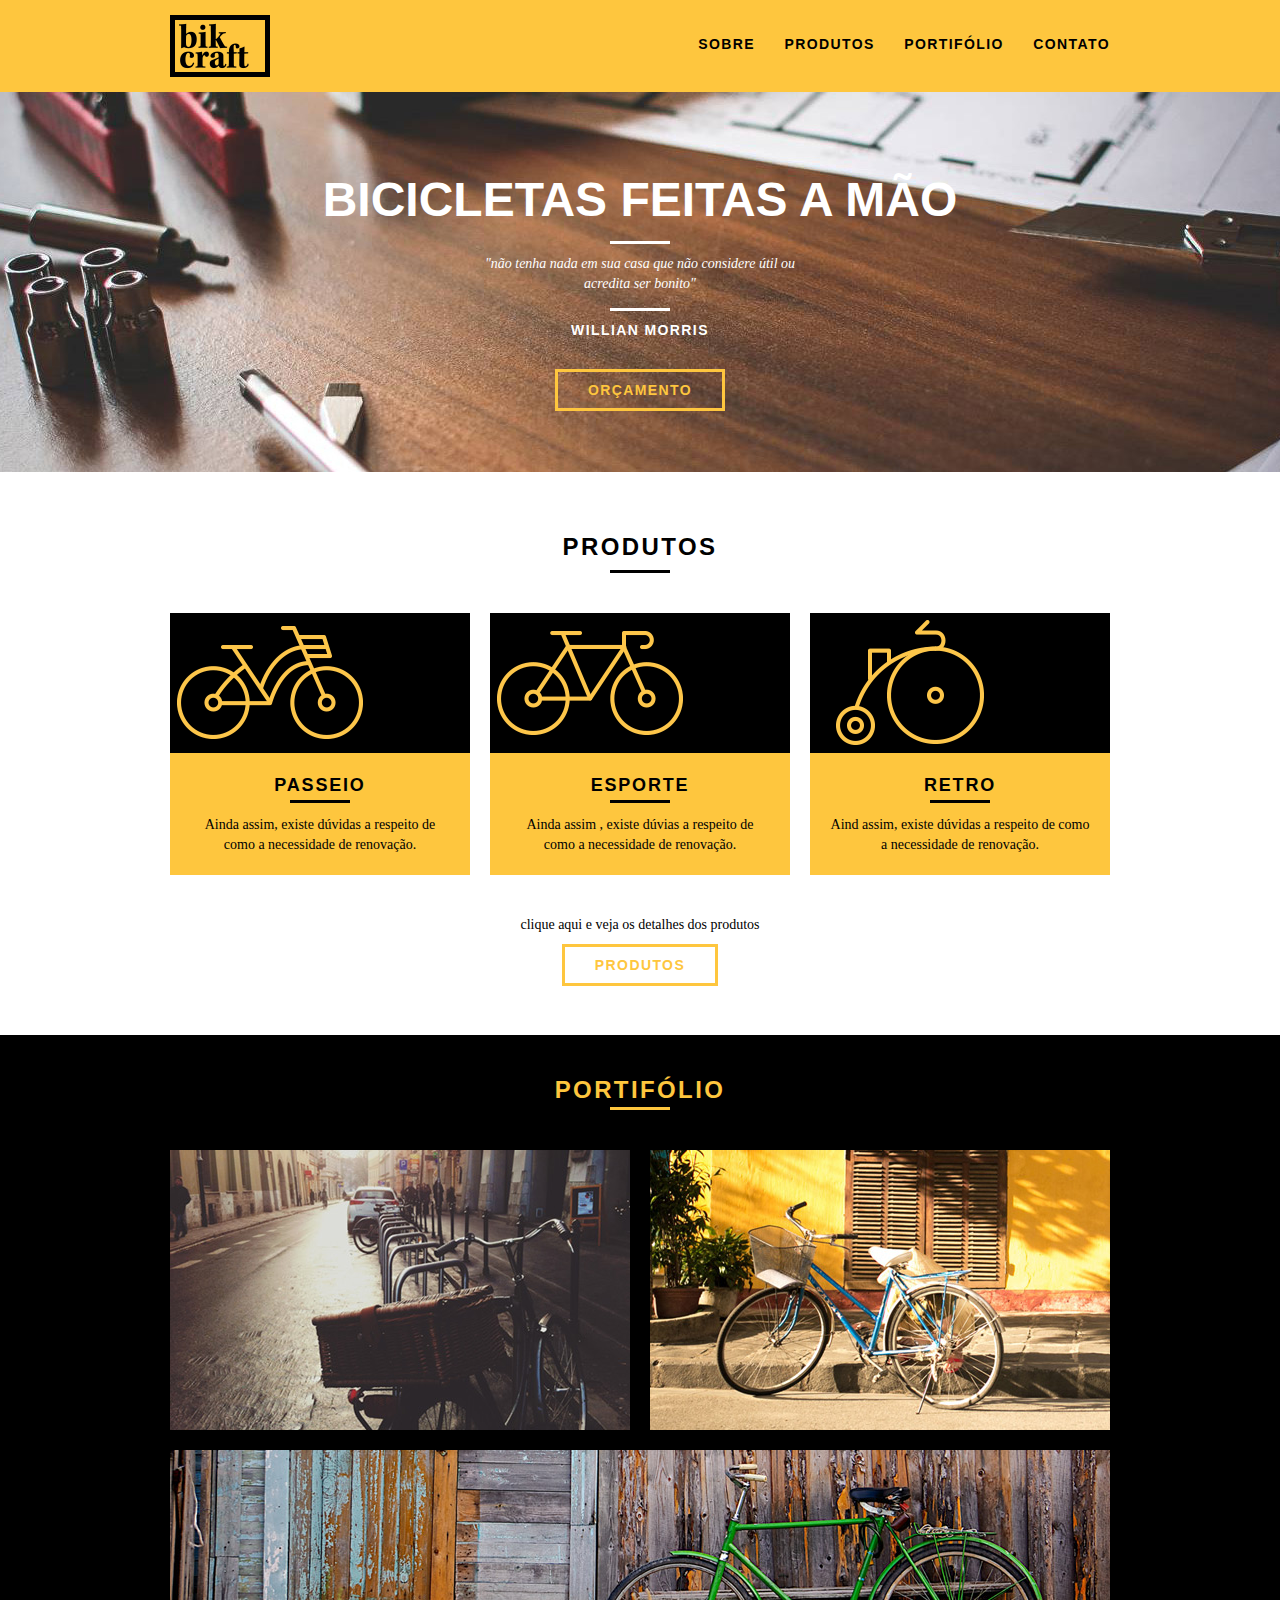
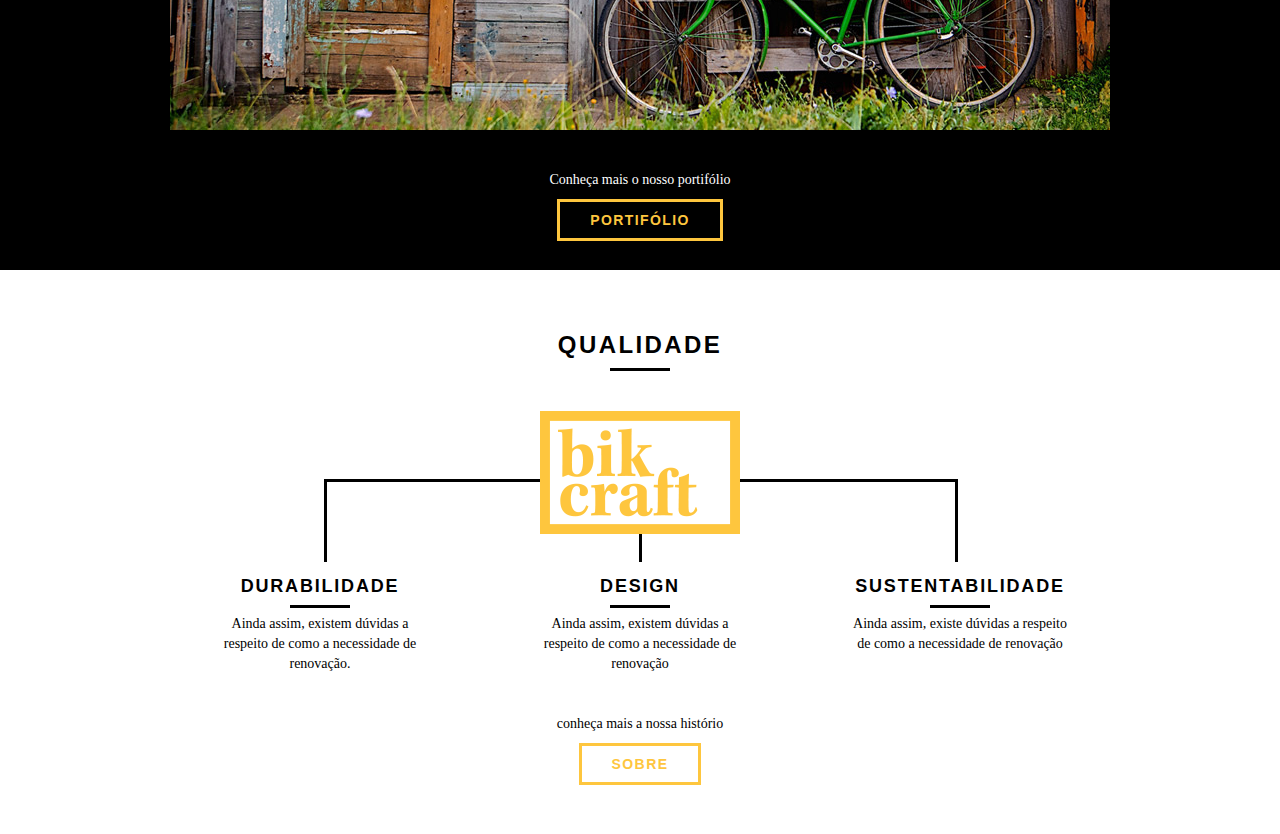
==== index.html @ f235b4e6 "Criação da Qualidade" ====
<!DOCTYPE html>
<html lang="pt-br">
    <head>
        <meta charset="UTF-8"/>
        <title>Bikcraft</title>
        <link rel="stylesheet" type="text/css" href="css/normalize.css"/>
        <link rel="stylesheet" type="text/css" href="css/reset.css"/>
        <link rel="stylesheet" type="text/css" href="css/grid.css"/>
        <link rel="stylesheet" type="text/css" href="css/style.css"/>
    </head>
    <body>
        <header class="header">
            <div class="container">
                <a href="index.html" class="grid-4">
                    <img src="img/bikcraft.png" alt="Bikecraft"/>
                </a>
                <nav class="grid-12 header_menu">
                    <ul>    
                        <li><a href="sobre.html">Sobre</a></li>
                        <li><a href="produtos.html">Produtos</a></li>
                        <li><a href="portifolio.html">Portifólio</a></li>
                        <li><a href="contato.html">Contato</a></li>
                    </ul>
                </nav>
            </div>
        </header>
        <section class="introducao">
            <div class="container">
                <h1>Bicicletas Feitas a Mão</h1>
                <blockquote class="quote-externo">
                    <p>"não tenha nada em sua casa que não considere útil ou acredita ser bonito"</p>
                    <cite>WILLIAN MORRIS</cite>
                </blockquote>
                <a href="produtos.html" class="btn">Orçamento</a>
            </div>
        </section>
        <section class="produtos container">
            <h2 class="subtitulo">Produtos</h2>
            <ul class="produtos_lista">
                <li class="grid-1-3">
                    <div class="produtos_icone">
                            <img src="img/produtos/passeio.png" alt="Bikcraft passeio"/>
                    </div>
                    <h3>Passeio</h3>
                    <p>Ainda assim, existe dúvidas a respeito de como a necessidade de renovação.</p>
                </li>
                <li class="grid-1-3">
                    <div class="produtos_icone">
                        <img src="img/produtos/esporte.png"/>
                    </div>
                    <h3>Esporte</h3>
                    <p>Ainda assim , existe dúvias a respeito de como a necessidade de renovação.</p>
                </li>
                <li class="grid-1-3">
                    <div class="produtos_icone">
                        <img src="img/produtos/retro.png"/>
                    </div>
                    <h3>Retro</h3>
                    <p>Aind assim, existe dúvidas a respeito de como a necessidade de renovação.</p>
                </li>
            </ul>
            <div class="call">
                <p>clique aqui e veja os detalhes dos produtos</p>
                <a href="produtos.html" class="btn btn-preto">Produtos</a>
            </div>
        </section>
        <section class="portifolio">
            <div class="container">
                <h2 class="subtitulo">Portifólio</h2 >
                <ul class="portifolio_lista">
                    <li class="grid-8"><img src="img/portfolio/retro.jpg" alt="Bicicleta Retro"/></li>
                    <li class="grid-8"><img src="img/portfolio/passeio.jpg" alt="Bicicleta Passeio"/></li>
                    <li class="grid-16"><img src="img/portfolio/esporte.jpg" alt="Bicicleta Esporte"/></li>
                </ul>
            </div>
            <div class="call">
                <p>Conheça mais o nosso portifólio</p>
                <a herf="portifolio.html" class="btn">Portifólio</a>
            </div>
        </section>
        <section class="qualidade container">
            <h2 class="subtitulo">Qualidade</h2>
            <img src="img/bikcraft-qualidade.png" alt="Bikcraft"/>
            <ul class="qualidade_lista">
                <li class="grid-1-3">
                    <h3>Durabilidade</h3>
                    <p>Ainda assim, existem dúvidas a respeito de como a necessidade de renovação.</p>
                </li>
                <li class="grid-1-3">
                    <h3>Design</h3>
                    <p>Ainda assim, existem dúvidas a respeito de como a necessidade de renovação</p>
                </li>
                <li class="grid-1-3">
                    <h3>Sustentabilidade</h3>
                    <p>Ainda assim, existe dúvidas a respeito de como a necessidade de renovação</p>
                </li>
            </ul>
            <div class="call">
                <p>conheça mais a nossa histório</p>
                <a href="sobre.html" class="btn  btn-preto">Sobre</a>
            </div>
        </section>
    </body>
</html>
---- css/grid.css ----
*, *:before, *:after{
    -webkit-box-sizing: border-box;
    -moz-box-sizing:  border-box;
    box-sizing: border-box;
}
.container{
    width: 960px;
    margin: 0 auto;
    padding: 0px;
    position: relative;
}
.container:after, .container::before{
    content: " ";
    display: table;
}
.container:after{
    clear: both;
}
.grid-1, .grid-2, .grid-3, .grid-4, .grid-5, .grid-6, .grid-7, .grid-8, .grid-9, .grid-10, 
.grid-11, .grid-12, .grid-13, .grid-14, .grid-15, .grid-16, .grid-1-3{
    float: left;
    margin-left: 10px;
    margin-right: 10px;
}
.grid-1{width: 40px;}
.grid-2{width: 100px;}
.grid-3{width: 160px;}
.grid-4{width: 220px;}
.grid-5{width: 280px;}
.grid-6{width: 340px;}
.grid-7{width: 400px;}
.grid-8{width: 460px;}
.grid-9{width: 520px;}
.grid-10{width: 580px;}
.grid-11{width: 640px;}
.grid-12{width: 700px;}
.grid-13{width: 760px;}
.grid-14{width: 820px;}
.grid-15{width: 880px;}
.grid-16{width: 940px;}
.grid-1-3{width: 300px;}
---- css/style.css ----
/*Gerais*/
body{
    font-family: Arial, Helvetica, Sans-serif;
}
p{
    font-family: Georgia, "Times New Roman", serif;
    font-size: 14px;
    line-height: 20px;
}
img{
    display: block;
}
.btn{
    border: 3px solid;
    color: #fec63e;
    padding: 10px 30px;
    font-size: 14px;
    line-height: 20px;
    text-transform: uppercase;
    letter-spacing: .1em;
    font-weight: bold;
}
.btn:hover{
    color: white;
    border-color: white;
}
.btn.btn-preto:hover{
    color: black;
    border-color: black;
}
.subtitulo{
    font-size: 24px;
    line-height: 30px;
    font-weight: bold;
    letter-spacing: .1em;
    color: black;
    text-transform: uppercase;
    text-align: center;
    margin-bottom: 40px;
}
.subtitulo::after{
    content: "";
    display: block;
    width: 60px;
    height: 3px;
    background: black;
    margin: 8px auto;
}

/*Introdução*/
.header{
    position: fixed;
    top:0;
    width: 100%;
    background: #fec63e;
    padding:15px 0;
    z-index: 10;
}
.header_menu{
    text-align: right;
    margin-top: 20px;
}
.header_menu ul li{
    display: inline-block;
    margin-left: 25px;
}
.header_menu ul li a{
    color: black;
    font-weight: bold;
    text-transform: uppercase;
    letter-spacing: .1em;
    font-size: 14px;
    padding: 10px 0;
}
.header_menu ul li a:hover{
    color: white;
}
.introducao{
    width: 100%;
    background: url("../img/bg.jpg") no-repeat center;
    background-size: cover;
    margin-top: 92px;
    height: 380px;
    text-align: center;
    padding-top: 80px;
}
.introducao h1{
    font-size: 48px;
    color: white;
    font-weight: bold;
    text-transform: uppercase;
}
.quote-externo{
    max-width: 320px;
    margin: 0 auto;
    margin-bottom: 40px;
    color: white;
}
.quote-externo p{
    font-style: italic;
}
.quote-externo p::before, .quote-externo p::after{
    content: "";
    display: block;
    width: 60px;
    height: 3px;
    background: white;
    margin: 14px auto 10px auto;
}
.quote-externo cite{
    font-style: normal;
    font-weight: bold;
    font-size: 14px;
    letter-spacing: .1em;
}
/*Produtos*/
.produtos{
    padding:60px 0;
}
.produtos_lista li{
    background: #fec63e;
    text-align: center;
}

.produtos_icone{
    background: black; 
}

.produtos_lista li h3{
    font-weight: bold;
    font-size: 18px;
    line-height: 25px;
    text-transform: uppercase;
    letter-spacing: .1em;
    margin-top: 20px;
}
.produtos li h3::after{
    content: "";
    display: block;
    width: 60px;
    height: 3px;
    background: black;
    margin: 2px auto;
}
.produtos li p{
    padding: 10px 20px 20px 20px;
}
.call{
    text-align : center;
    padding-top: 40px;
    clear: both;
}
.call p{
    margin-bottom:20px;
}
/*Protifólio*/
.portifolio{
    width: 100%;
    background: black;
    padding: 40px 0; 
}
.portifolio .subtitulo{
    color:#fec63e;
}
.portifolio .subtitulo::after{
    content: "";
    display: block;
    width: 60px;
    height: 3px;
    background: #fec63e;
    margin: 2px auto;
}
.portifolio_lista li:last-child{
    margin-top: 20px;
}
.portifolio p{
    color: white;
}
/*Qualidade*/
.qualidade{
    padding: 60px 0;
}
.qualidade::after{
    content: "";
    width: 634px;
    height: 83px;
    display: block;
    background: url("../img/linhas.png") no-repeat center;
    position: absolute;
    top: 209px;
    right:162px;
    z-index: -1;
}
.qualidade_lista{
    padding-top:20px;
}
.qualidade img{
    margin: 0 auto;
}
.qualidade_lista li{
    text-align:center;
    padding: 0 40px;
}
.qualidade_lista li h3{
    font-weight: bold;
    font-size: 18px;
    line-height: 25px;
    text-transform: uppercase;
    letter-spacing: .1em;
    margin-top: 20px;
}
.qualidade_lista li h3::after{
    content: "";
    display: block;
    width:60px;
    height: 3px;
    background: black;
    margin: 6px auto;
}
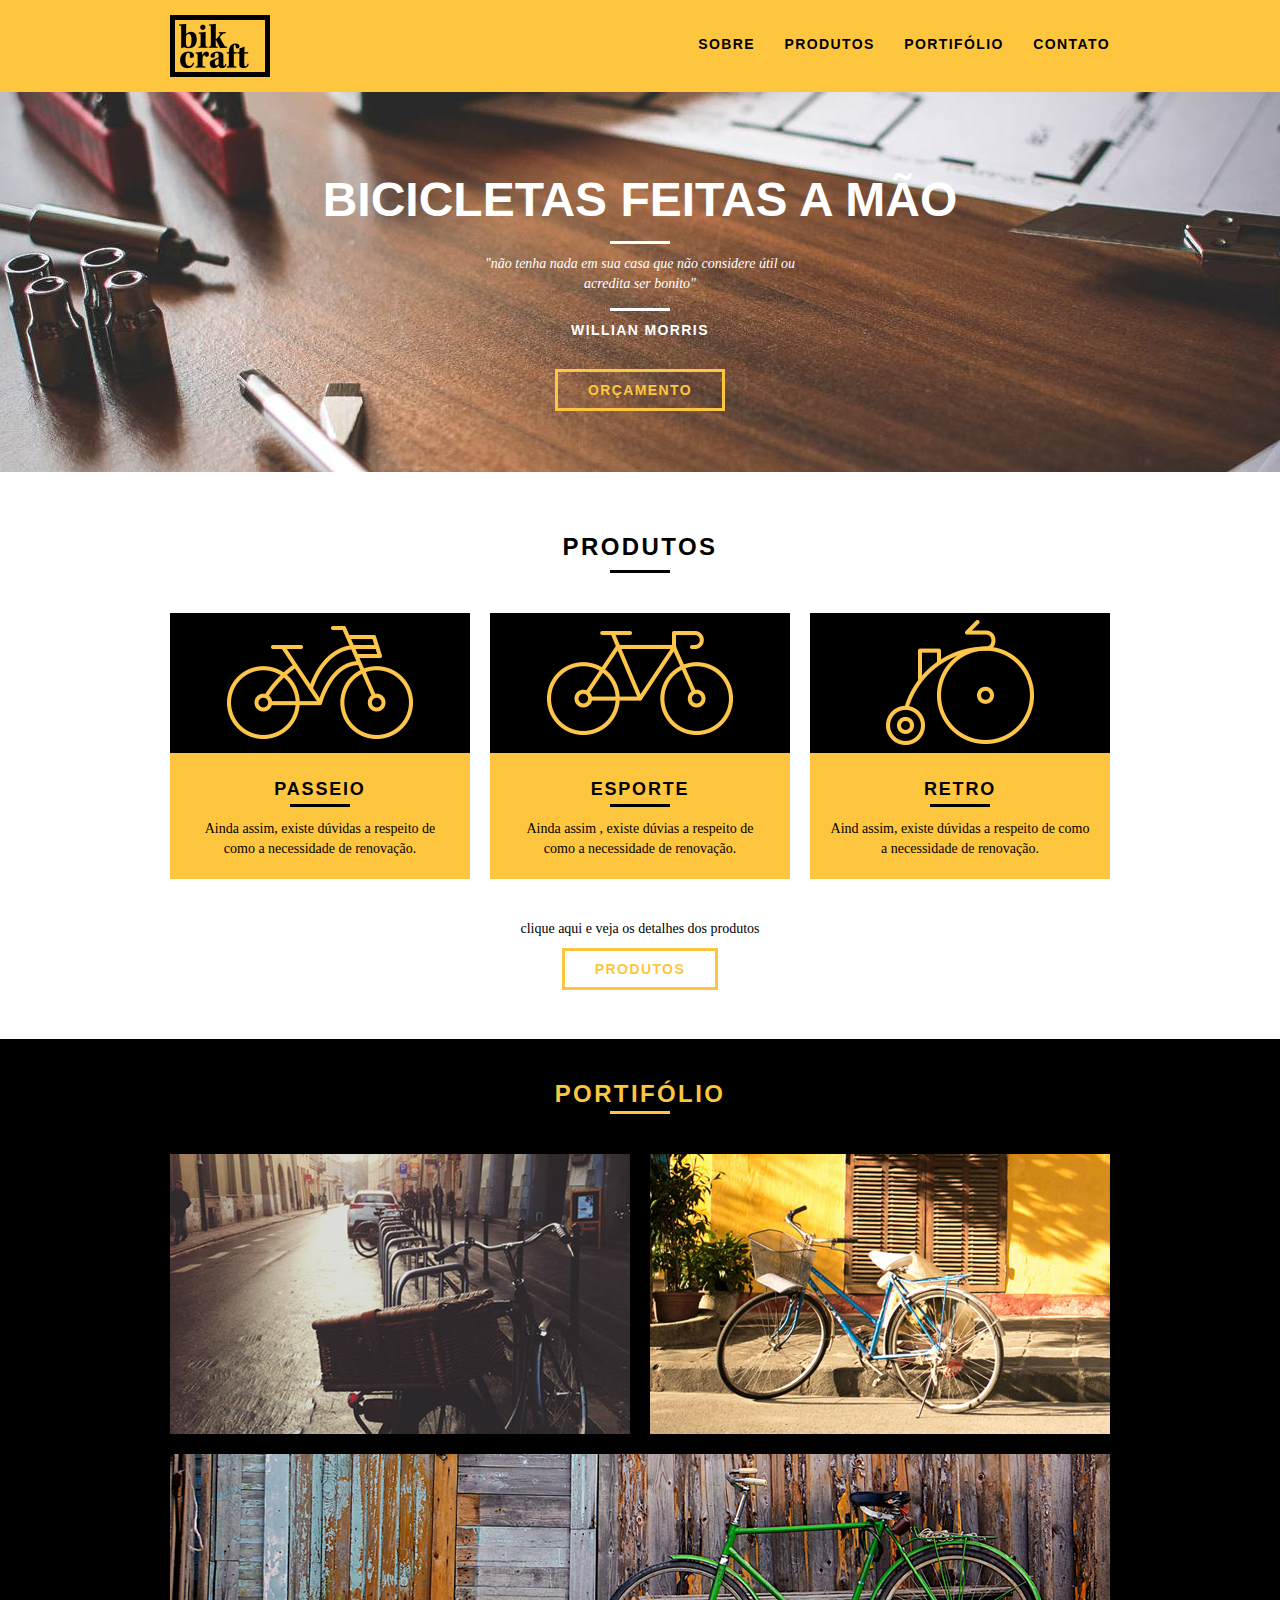
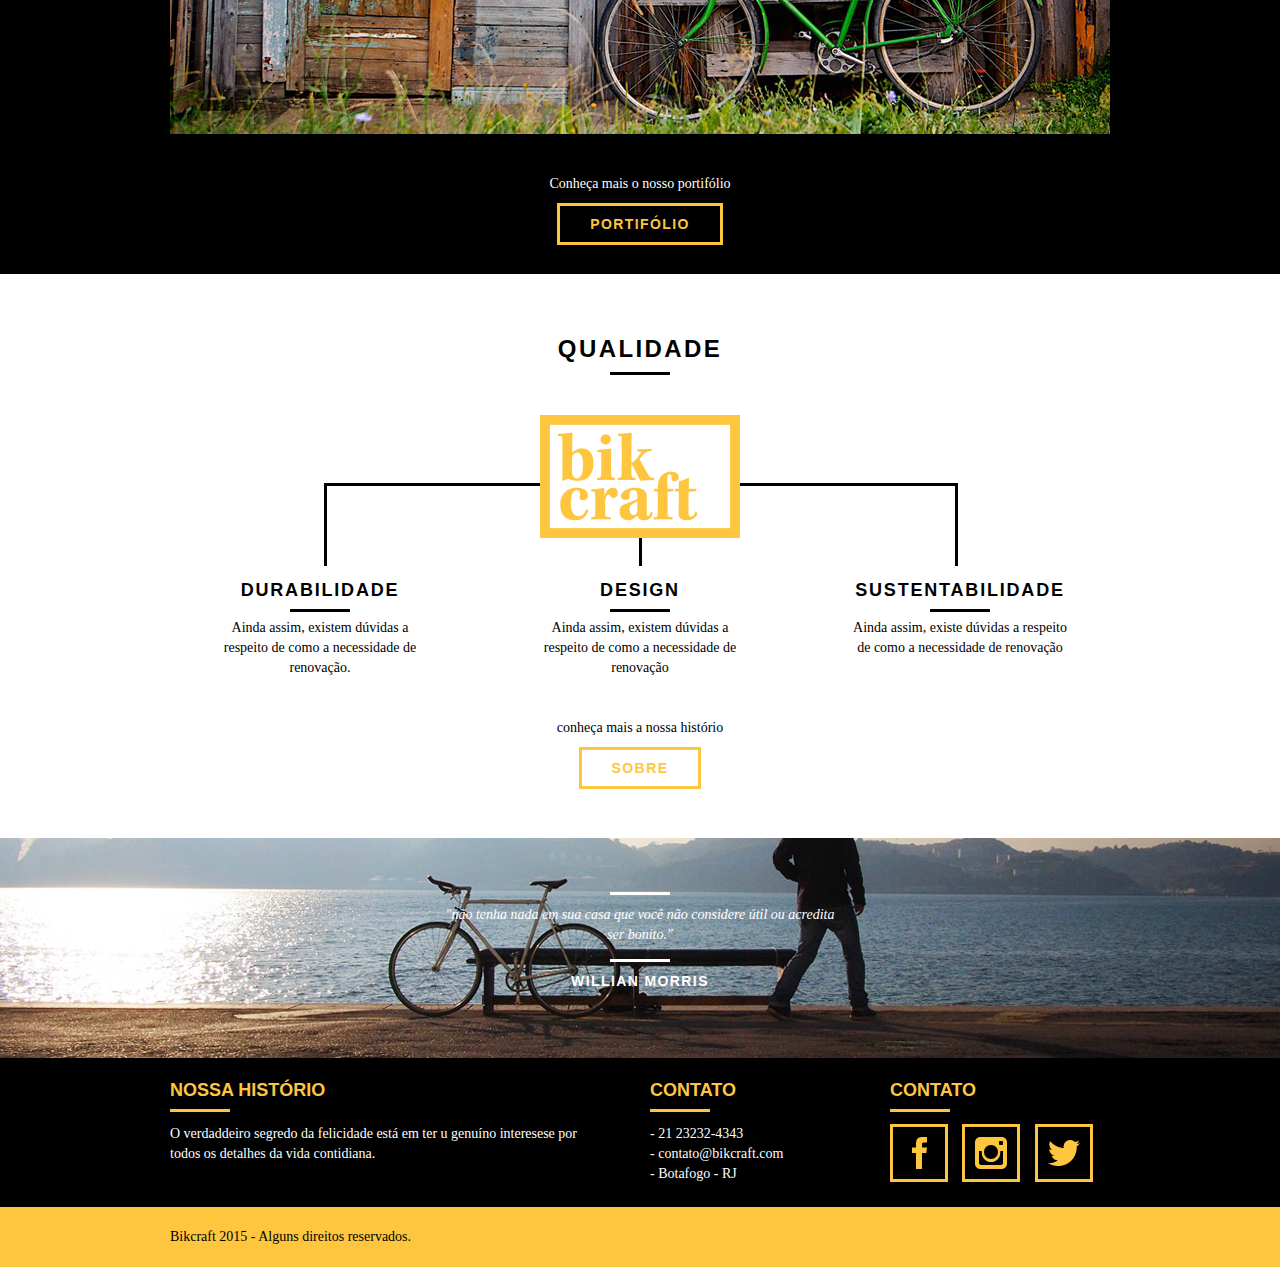
==== commit 4487f7b1: "Criação do Contato e correção Produtos" ====
--- a/index.html
+++ b/index.html
@@ -100,5 +100,43 @@
                 <a href="sobre.html" class="btn  btn-preto">Sobre</a>
             </div>
         </section>
+        <section class="quebra">
+            <blockquote class="quote-externo container">
+                <p>"não tenha nada em sua casa que você  não considere útil ou acredita ser bonito."</p>
+                <cite>WILLIAN MORRIS</cite>
+            </blockquote>
+        </section>
+        <footer>
+            <div class="footer">
+                <div class="container">
+                    <div class="grid-8 footer_historia">
+                        <h3>Nossa histório</h3>
+                        <p>O verdaddeiro segredo da felicidade está em ter u genuíno interesese por todos os 
+                            detalhes da vida contidiana.</p>
+                    </div>
+                    <div class="grid-4 footer_contato">
+                        <h3>Contato</h3>
+                        <ul>
+                            <li>- 21 23232-4343</li>
+                            <li>- contato@bikcraft.com</li>
+                            <li>- Botafogo - RJ</li>
+                        </ul>
+                    </div>
+                    <div class="grid-4 footer_redes">
+                        <h3>Contato</h3>
+                        <ul>
+                            <li><a href="http://facebook.com" target="_blank"><img src="img/redes-sociais/facebook.png"/></a></li>
+                            <li><a href="http://instagram.com" target="_blank"><img src="img/redes-sociais/instagram.png"/></a></li>
+                            <li><a href="http://twitter.com" target="_blank"><img src="img/redes-sociais/twitter.png    "/></a></li>
+                        </ul>
+                    </div>
+                </div>
+            </div>  
+            <div class="copy">
+                <div class="container">
+                    <p class="grid-16">Bikcraft 2015 - Alguns direitos reservados.</p>
+                </div>
+            </div>
+        </footer>
     </body>
 </html>--- a/css/style.css
+++ b/css/style.css
@@ -123,7 +123,10 @@
 }
 
 .produtos_icone{
-    background: black; 
+    background: black;
+    display: inline-block;
+    padding-left: 50px; 
+    width: 100%
 }
 
 .produtos_lista li h3{
@@ -216,4 +219,63 @@
     height: 3px;
     background: black;
     margin: 6px auto;
+}
+.quebra{
+    width:100%;
+    height: 220px;
+    background: url("../img/bg-footer.jpg") no-repeat center;
+    background-size: cover;
+    text-align: center;
+    padding-top: 40px;
+}
+.quebra .quote-externo{
+    max-width: 400px;
+}
+/*footer*/
+.footer{
+    width:100%;
+    background: black;
+    color: white;
+    padding: 20px 0; 
+}
+.footer h3{
+    font-size: 18px;
+    line-height: 25px;
+    color: #fec63e;
+    text-transform: uppercase;
+    font-weight: bold;
+}
+.footer h3::after{
+    content:"";
+    display: block;
+    width: 60px;
+    height: 3px;
+    background: #fec63e;
+    margin: 6px 0 12px 0;
+}
+.footer_historia{
+    padding-right: 40px; 
+}
+.footer_contato ul li{
+    font-size: 14px;
+    line-height: 20px;
+    font-family: Georgia, "Times New Roman", serif;
+
+}
+.footer_redes ul li{
+    display: inline-block;
+    margin-right:10px;
+}
+.footer_redes ul li a{
+    border: 3px solid #fec63e;
+    display: block;
+    padding: 10px;
+}
+.footer_redes ul li a:hover{
+    border-color: white;
+}
+.copy{
+    width: 100%;
+    background: #fec63e;
+    padding: 20px 0;
 }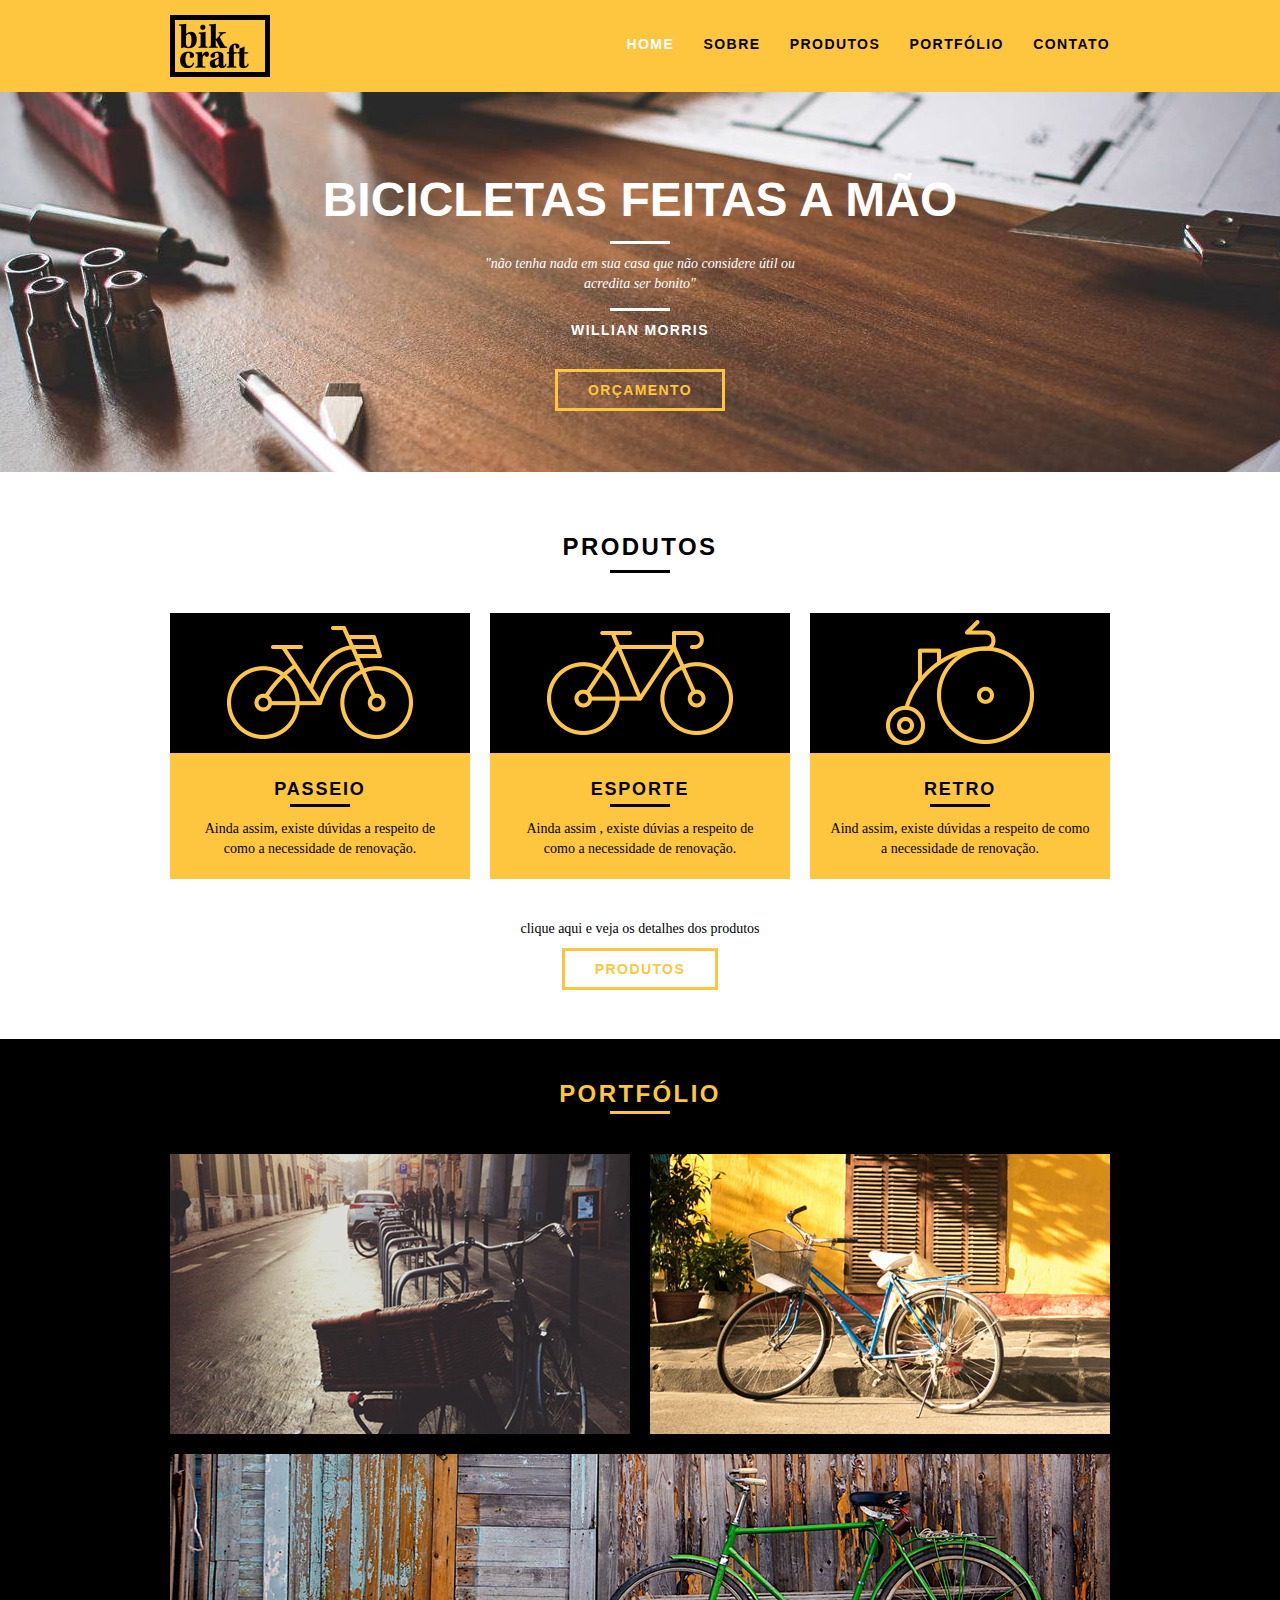
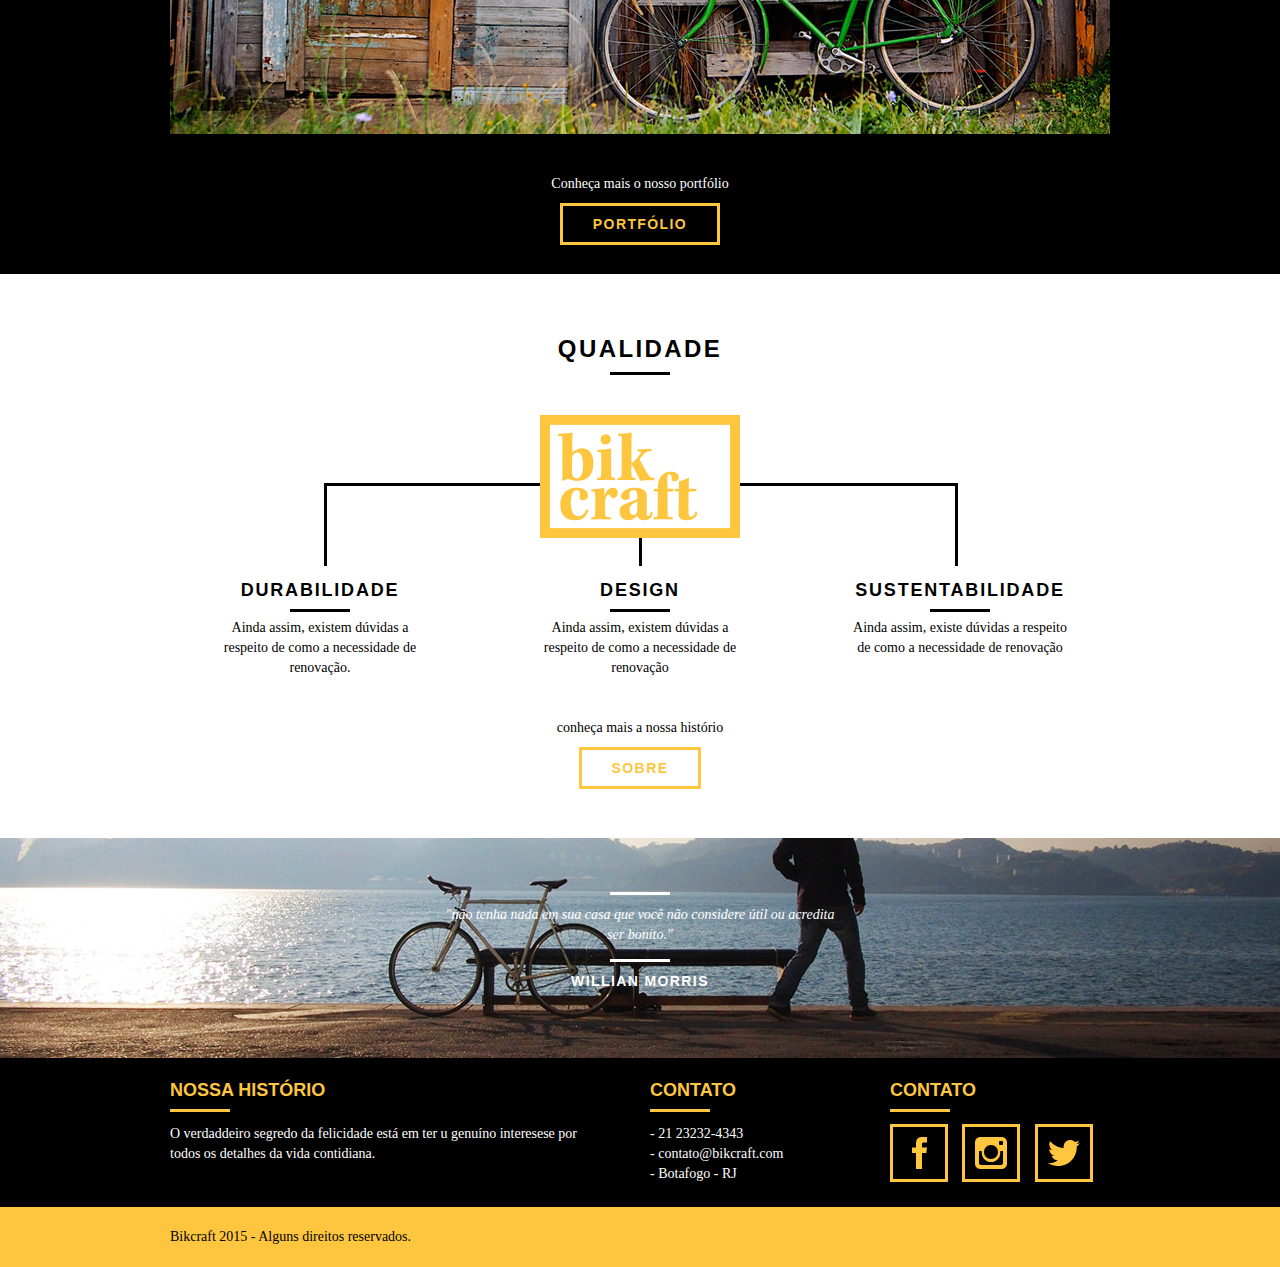
==== commit 948cfd7a: "Criação da página portfolio" ====
--- a/index.html
+++ b/index.html
@@ -16,9 +16,10 @@
                 </a>
                 <nav class="grid-12 header_menu">
                     <ul>    
+                        <li><a href="index.html" class="menu_ativo">Home</a></li>   
                         <li><a href="sobre.html">Sobre</a></li>
                         <li><a href="produtos.html">Produtos</a></li>
-                        <li><a href="portifolio.html">Portifólio</a></li>
+                        <li><a href="portfolio.html">Portfólio</a></li>
                         <li><a href="contato.html">Contato</a></li>
                     </ul>
                 </nav>
@@ -66,7 +67,7 @@
         </section>
         <section class="portifolio">
             <div class="container">
-                <h2 class="subtitulo">Portifólio</h2 >
+                <h2 class="subtitulo">Portfólio</h2 >
                 <ul class="portifolio_lista">
                     <li class="grid-8"><img src="img/portfolio/retro.jpg" alt="Bicicleta Retro"/></li>
                     <li class="grid-8"><img src="img/portfolio/passeio.jpg" alt="Bicicleta Passeio"/></li>
@@ -74,8 +75,8 @@
                 </ul>
             </div>
             <div class="call">
-                <p>Conheça mais o nosso portifólio</p>
-                <a herf="portifolio.html" class="btn">Portifólio</a>
+                <p>Conheça mais o nosso portfólio</p>
+                <a href="portfolio.html" class="btn">Portfólio</a>
             </div>
         </section>
         <section class="qualidade container">
--- a/css/style.css
+++ b/css/style.css
@@ -46,8 +46,24 @@
     background: black;
     margin: 8px auto;
 }
-
-/*Introdução*/
+.subtitulo-interno{
+    font-size: 24px;
+    line-height: 30px;
+    font-weight: bold;
+    letter-spacing: .1em;
+    color: black;
+    text-transform: uppercase;
+    margin-bottom: 20px;
+}
+.subtitulo-interno:after{
+    content: "";
+    display: block;
+    width: 60px;
+    height: 3px;
+    background: black;
+    margin: 8px 0; 
+}
+/*header*/
 .header{
     position: fixed;
     top:0;
@@ -75,6 +91,10 @@
 .header_menu ul li a:hover{
     color: white;
 }
+.header_menu ul li a.menu_ativo{
+    color: white;
+}
+/*Introdução*/
 .introducao{
     width: 100%;
     background: url("../img/bg.jpg") no-repeat center;
@@ -112,6 +132,30 @@
     font-weight: bold;
     font-size: 14px;
     letter-spacing: .1em;
+}
+/*Introdução Interna*/
+.introducao-interna{
+    width: 100%;
+    margin-top: 92px;
+    height: 160px; 
+    text-align: center;
+    color: white;
+    padding-top: 30px;
+}
+.introducao-interna h1{
+    font-size: 36px;
+    color: white;
+    font-weight: bold;
+    text-transform: uppercase;
+    text-align: center;
+}
+.introducao-interna h1::after{
+    content: "";
+    display: block;
+    width: 60px;
+    height: 3px;
+    background: white;
+    margin: 6px auto 10px auto;
 }
 /*Produtos*/
 .produtos{
@@ -196,6 +240,7 @@
 }
 .qualidade_lista{
     padding-top:20px;
+    overflow: auto; /**/
 }
 .qualidade img{
     margin: 0 auto;
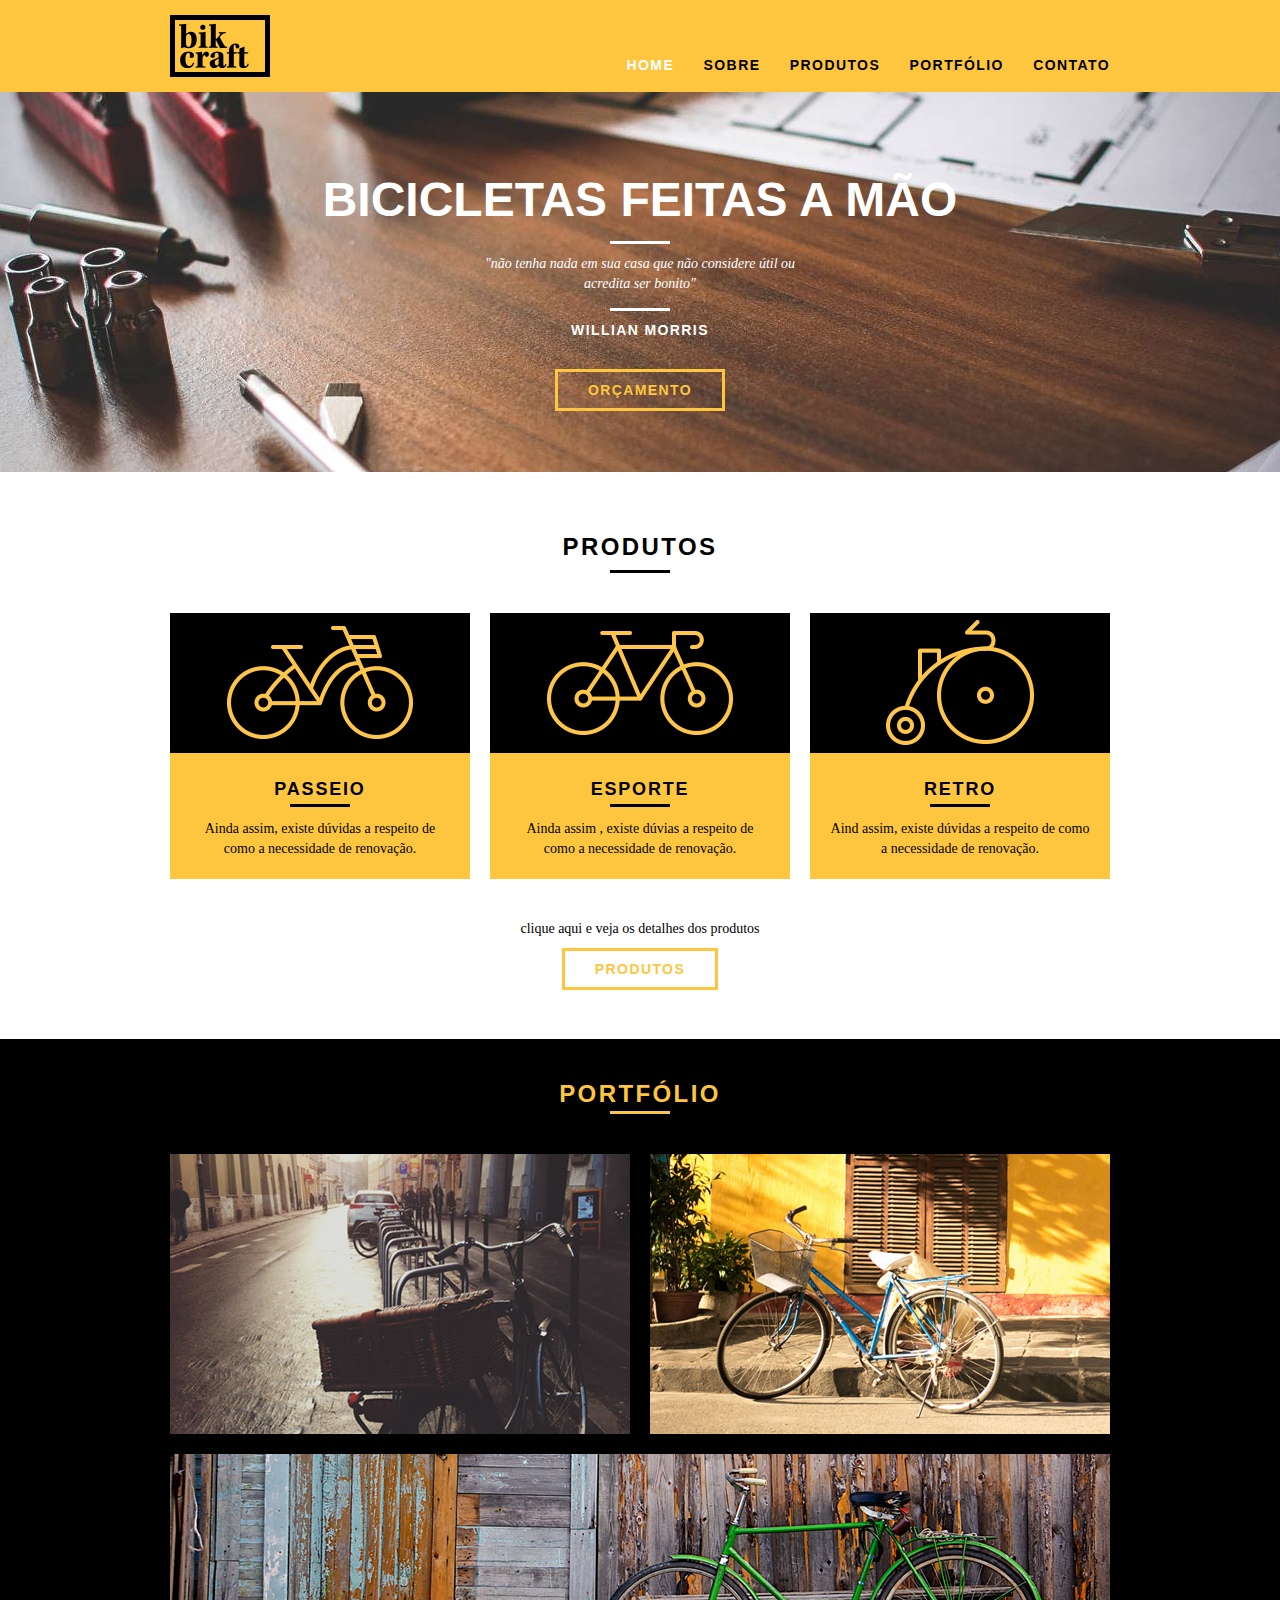
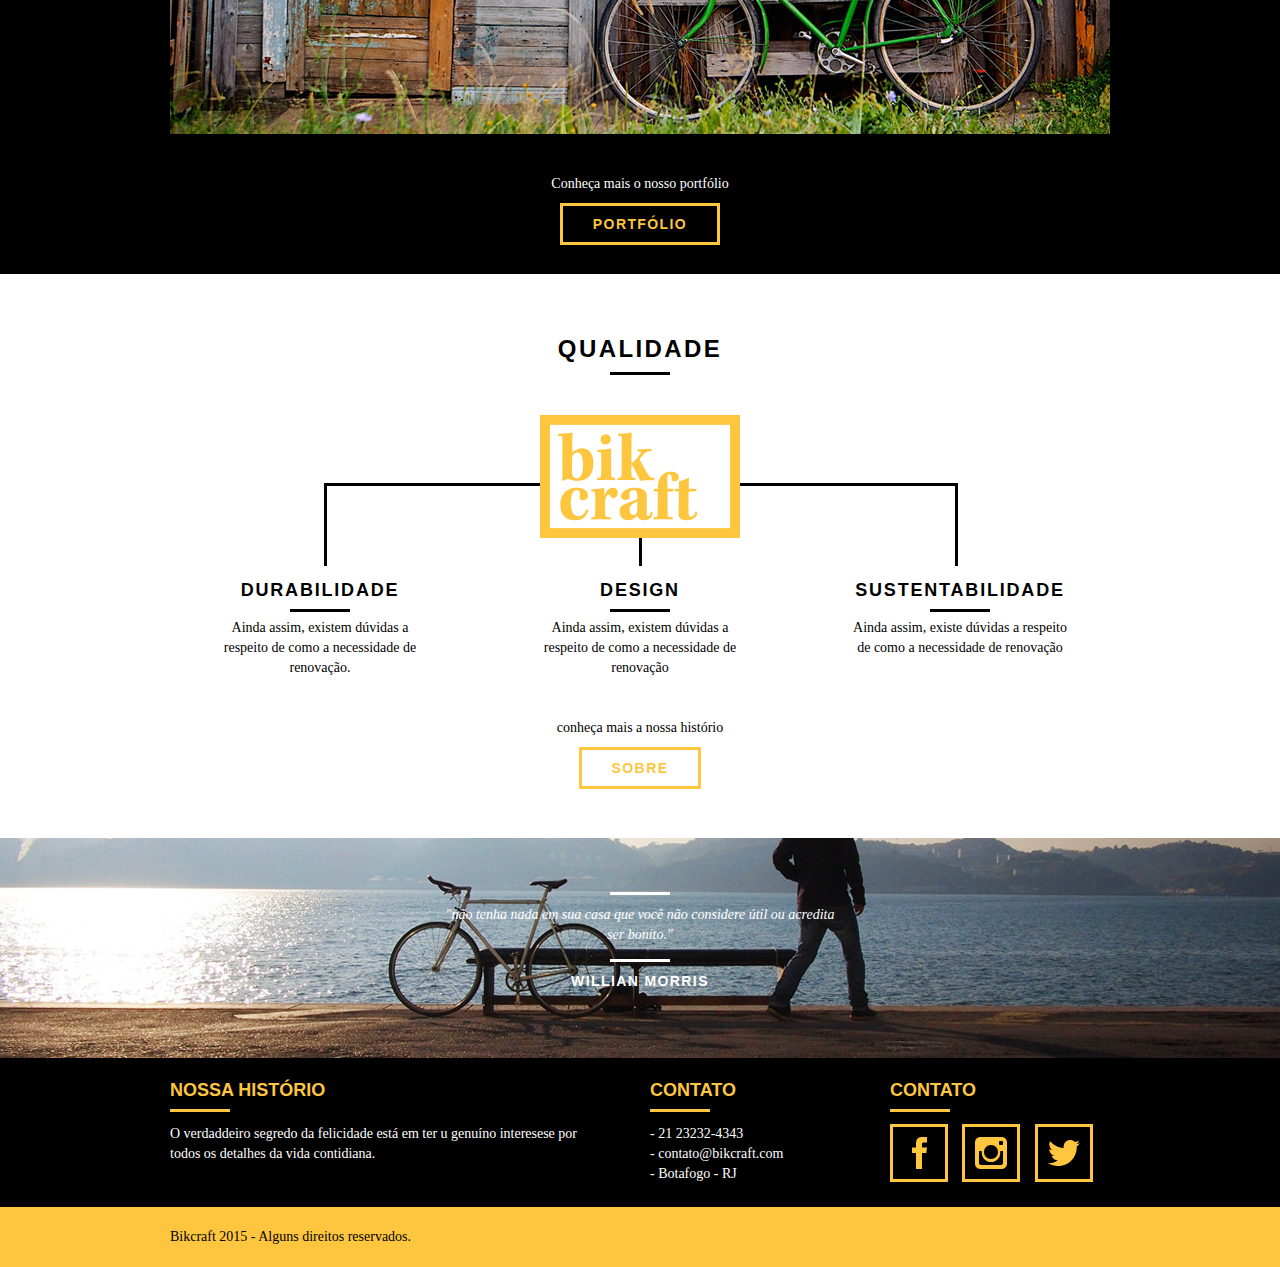
==== commit bead00c3: "Header responsivo" ====
--- a/index.html
+++ b/index.html
@@ -7,6 +7,7 @@
         <link rel="stylesheet" type="text/css" href="css/reset.css"/>
         <link rel="stylesheet" type="text/css" href="css/grid.css"/>
         <link rel="stylesheet" type="text/css" href="css/style.css"/>
+        <link rel="stylesheet" type="text/css" href="css/responsivo.css"/>
     </head>
     <body>
         <header class="header">
--- a/css/grid.css
+++ b/css/grid.css
@@ -39,3 +39,36 @@
 .grid-15{width: 880px;}
 .grid-16{width: 940px;}
 .grid-1-3{width: 300px;}
+@media only screen and (min-width: 768px) and (max-width: 959px){
+    .container{
+        width: 768px;
+    }
+    .grid-1{width: 28px;}
+    .grid-2{width: 76px;}
+    .grid-3{width: 124px;}
+    .grid-4{width: 172px;}
+    .grid-5{width: 220px;}
+    .grid-6{width: 268px;}
+    .grid-7{width: 316px;}
+    .grid-8{width: 364px;}
+    .grid-9{width: 412px;}
+    .grid-10{width: 460px;}
+    .grid-11{width: 508px;}
+    .grid-12{width: 556px;}
+    .grid-13{width: 604px;}
+    .grid-14{width: 652px;}
+    .grid-15{width: 700px;}
+    .grid-16{width: 748px;}
+    .grid-1-3{width: 236px;}
+}
+@media only screen and (max-width: 767px){
+    .container{
+        width: 300px;
+    }
+    .grid-1, .grid-2, .grid-3, .grid-4, .grid-5, .grid-6, .grid-7, .grid-8, .grid-9, .grid-10, 
+    .grid-11, .grid-12, .grid-13, .grid-14, .grid-15, .grid-16, .grid-1-3{
+        width: 300px;
+        margin: 0 0 20px 0;
+        float: none;
+    }
+}--- a/css/style.css
+++ b/css/style.css
@@ -9,6 +9,7 @@
 }
 img{
     display: block;
+    max-width: 100%;
 }
 .btn{
     border: 3px solid;
@@ -79,6 +80,7 @@
 .header_menu ul li{
     display: inline-block;
     margin-left: 25px;
+    margin-top: 20px;
 }
 .header_menu ul li a{
     color: black;
@@ -86,6 +88,7 @@
     text-transform: uppercase;
     letter-spacing: .1em;
     font-size: 14px;
+    line-height: 20px;
     padding: 10px 0;
 }
 .header_menu ul li a:hover{
@@ -165,11 +168,12 @@
     background: #fec63e;
     text-align: center;
 }
-
+.produtos_lista li img{
+    margin: 0 auto;
+}
 .produtos_icone{
     background: black;
-    display: inline-block;
-    padding-left: 50px; 
+    display: inline-block; 
     width: 100%
 }
 
--- a/css/responsivo.css
+++ b/css/responsivo.css
@@ -0,0 +1,36 @@
+@media only screen and (min-width: 768px) and (max-width: 959px){
+
+}
+@media only screen and (max-width: 767px){
+    .introducao{
+        margin-top: 0px;
+        padding-top: 20px;
+        background: url("../img/bg.jpg") no-repeat center;
+        background-size: cover;
+    }
+    .header{
+        position: relative;
+        padding-bottom: 0px;
+    }
+    .header img{
+        margin: 0 auto 20px auto;
+    }
+    .header_menu{
+        text-align: center;
+    }
+    .header_menu ul li{
+        margin: 5px;
+    }
+    .header_menu ul li a{
+        color: black;border: 4px solid black;
+        width: 136px;
+        display: block;
+        float: left;
+    }
+    .header_menu ul li a:hover{
+        border-color: white;
+    }
+    .header_menu ul li a.menu_ativo{
+        border-color: white;
+    }
+}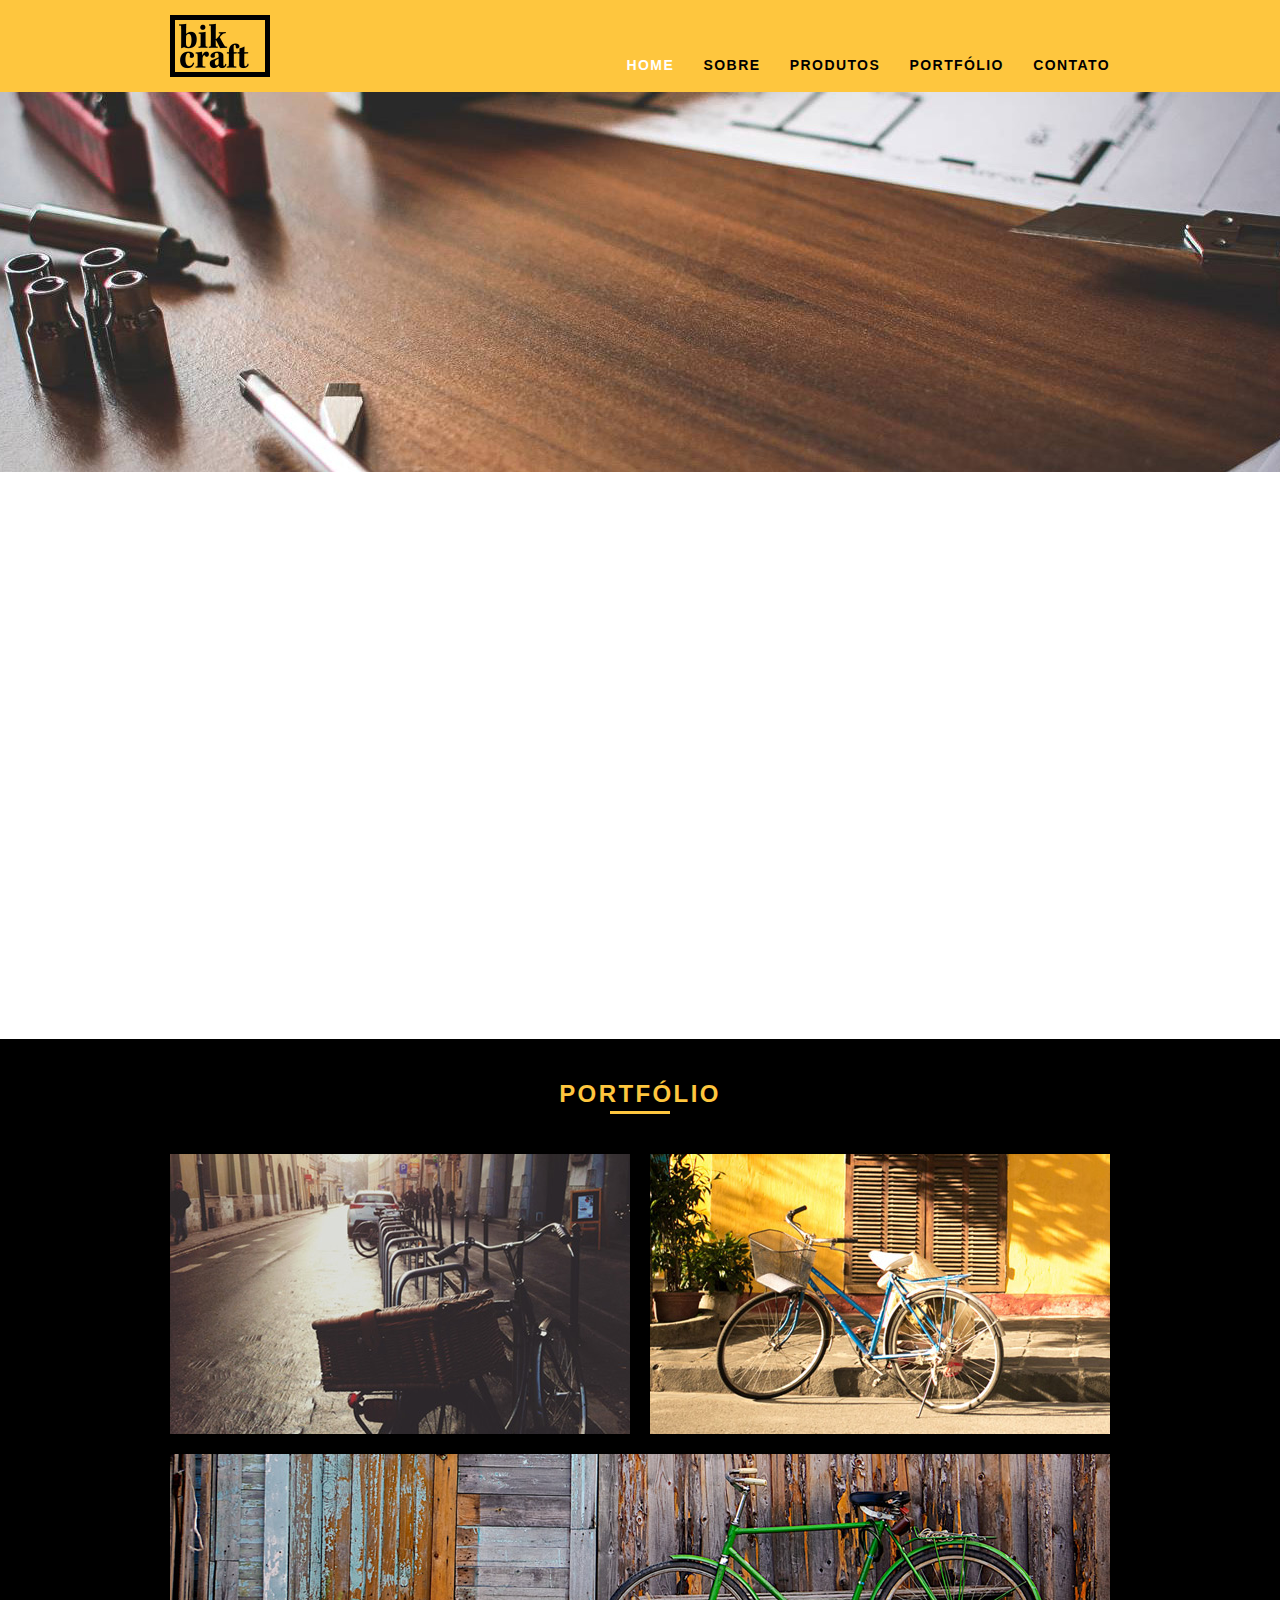
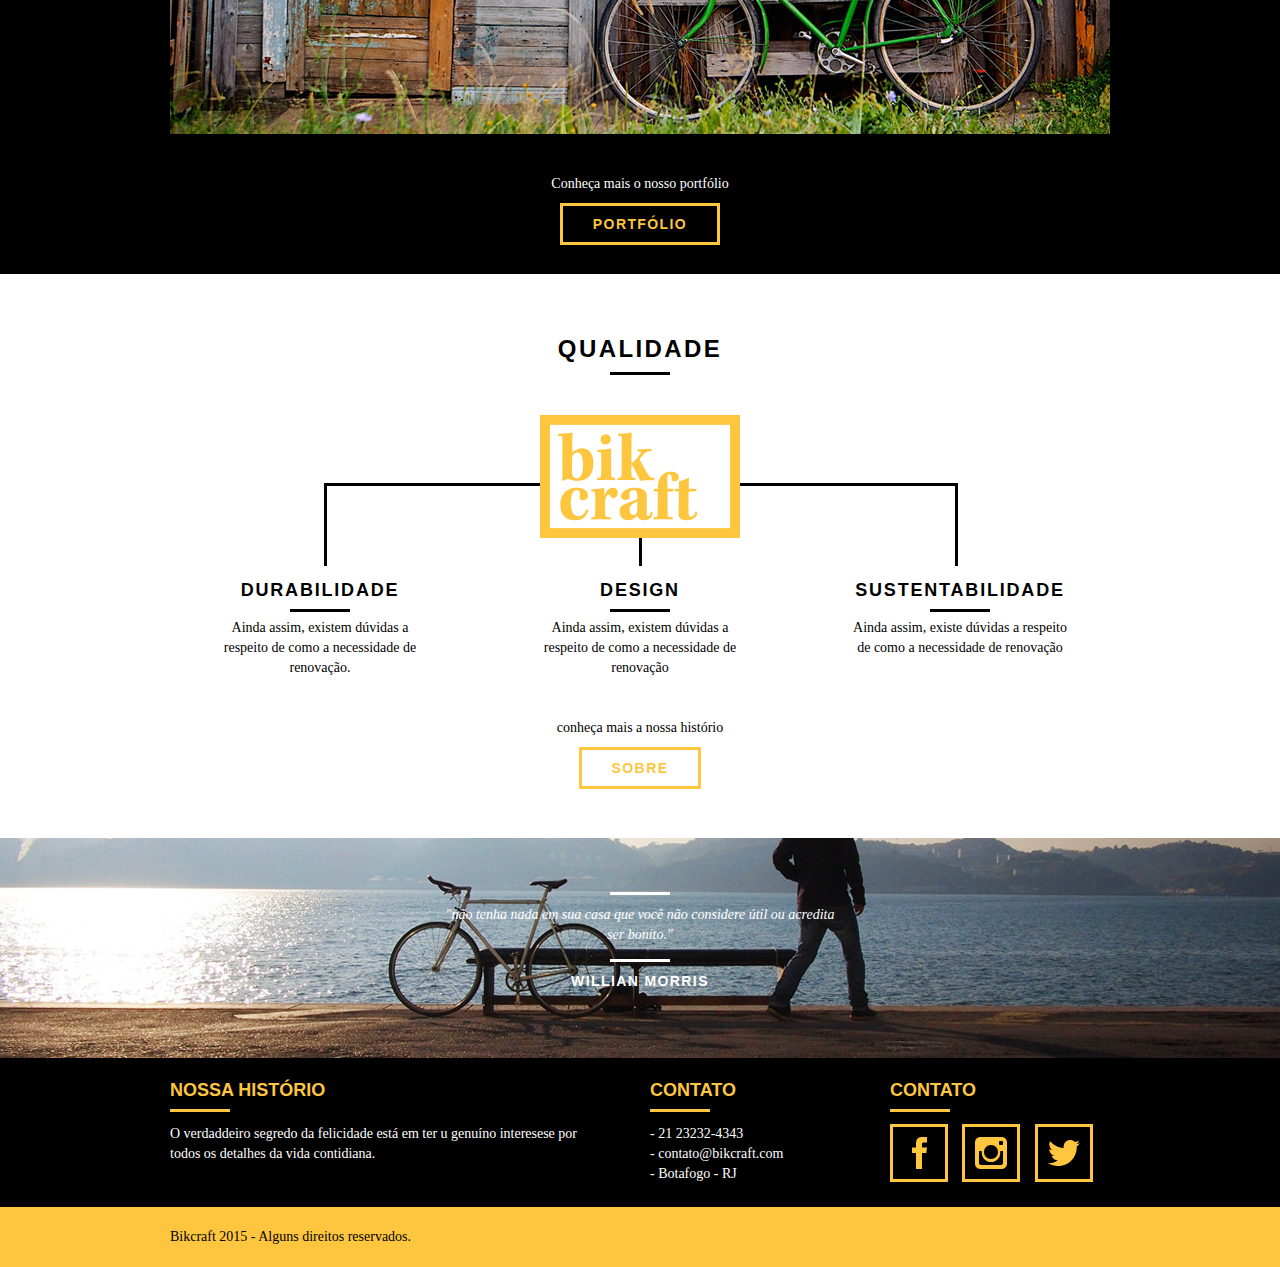
==== commit 7389fe44: "Implementação das animações" ====
--- a/index.html
+++ b/index.html
@@ -8,6 +8,7 @@
         <link rel="stylesheet" type="text/css" href="css/grid.css"/>
         <link rel="stylesheet" type="text/css" href="css/style.css"/>
         <link rel="stylesheet" type="text/css" href="css/responsivo.css"/>
+        <script src="js/libs/modernizr.js"></script>
     </head>
     <body>
         <header class="header">
@@ -36,7 +37,7 @@
                 <a href="produtos.html" class="btn">Orçamento</a>
             </div>
         </section>
-        <section class="produtos container">
+        <section class="produtos container animar">
             <h2 class="subtitulo">Produtos</h2>
             <ul class="produtos_lista">
                 <li class="grid-1-3">
@@ -69,11 +70,11 @@
         <section class="portifolio">
             <div class="container">
                 <h2 class="subtitulo">Portfólio</h2 >
-                <ul class="portifolio_lista">
-                    <li class="grid-8"><img src="img/portfolio/retro.jpg" alt="Bicicleta Retro"/></li>
-                    <li class="grid-8"><img src="img/portfolio/passeio.jpg" alt="Bicicleta Passeio"/></li>
-                    <li class="grid-16"><img src="img/portfolio/esporte.jpg" alt="Bicicleta Esporte"/></li>
-                </ul>
+                <div class="portifolio_lista">
+                    <div class="grid-8"><img src="img/portfolio/retro.jpg" alt="Bicicleta Retro"/></div>
+                    <div class="grid-8"><img src="img/portfolio/passeio.jpg" alt="Bicicleta Passeio"/></div>
+                    <div class="grid-16"><img src="img/portfolio/esporte.jpg" alt="Bicicleta Esporte"/></div>
+                </div>
             </div>
             <div class="call">
                 <p>Conheça mais o nosso portfólio</p>
@@ -140,5 +141,9 @@
                 </div>
             </div>
         </footer>
+        <!--<script src="//ajax.googleapis.com/ajax/libs/jquery/3.3.1/jquery.min.js"></script>-->
+        <script>window.jQuery || document.write('<script src="js/libs/jquery.js"><\/script>')</script>
+        <script src="js/plugins.js"></script>
+        <script src="js/main.js"></script>
     </body>
 </html>--- a/css/style.css
+++ b/css/style.css
@@ -20,6 +20,7 @@
     text-transform: uppercase;
     letter-spacing: .1em;
     font-weight: bold;
+    transition: all .5s ease-in-out;
 }
 .btn:hover{
     color: white;
@@ -90,6 +91,7 @@
     font-size: 14px;
     line-height: 20px;
     padding: 10px 0;
+    transition: all .5s ease-in-out;
 }
 .header_menu ul li a:hover{
     color: white;
@@ -221,7 +223,7 @@
     background: #fec63e;
     margin: 2px auto;
 }
-.portifolio_lista li:last-child{
+.portifolio_lista div:last-of-type{
     margin-top: 20px;
 }
 .portifolio p{
@@ -319,6 +321,7 @@
     border: 3px solid #fec63e;
     display: block;
     padding: 10px;
+    transition: all .5s ease-in-out;
 }
 .footer_redes ul li a:hover{
     border-color: white;
@@ -327,4 +330,48 @@
     width: 100%;
     background: #fec63e;
     padding: 20px 0;
+}
+
+.js .introducao h1, .js .introducao blockquote, .js .introducao .btn, .js .animar, .js .animar-interno, .js .introducao-interna h1, 
+.js .introducao-interna p{
+    opacity: 0;
+}
+
+.animated {
+    -webkit-animation-duration: 1s;
+    animation-duration: 1s;
+    -webkit-animation-fill-mode: both;
+    animation-fill-mode: both;
+}
+@-webkit-keyframes fadeInDown {
+    from {
+        opacity: 0;
+        -webkit-transform: translate3d(0, -20px, 0);
+                transform: translate3d(0, -20px, 0);
+    }
+
+    to {
+        opacity: 1;
+        -webkit-transform: translate3d(0, 0, 0);
+                transform: translate3d(0, 0, 0);
+    }
+}
+
+@keyframes fadeInDown {
+    from {
+        opacity: 0;
+        -webkit-transform: translate3d(0, -20px, 0);
+                transform: translate3d(0, -20px, 0);
+    }
+
+    to {
+        opacity: 1;
+        -webkit-transform: translate3d(0, 0, 0);
+                transform: translate3d(0, 0, 0);
+    }
+}
+
+.fadeInDown {
+    -webkit-animation-name: fadeInDown;
+            animation-name: fadeInDown;
 }--- a/css/responsivo.css
+++ b/css/responsivo.css
@@ -1,12 +1,52 @@
 @media only screen and (min-width: 768px) and (max-width: 959px){
-
+    .qualidade::after{
+        right:66px;
+    }
+    .qualidade_lista li{
+        padding: 10px;
+    }
+    .footer_redes ul li a{
+        border: 3px solid #fec63e;
+        display: block;
+        padding: 10px;
+    }
+    .footer_redes ul li a{
+        padding: 6px;
+    }
+    .footer_redes ul li a img{
+        width: 26px;
+        height: 26px;
+    }
+    .produto_item h2{
+        top: -150px;
+        margin-bottom:-56px;
+    }
+    .produto_icone{
+        padding: 41px 0;
+    }
+    .produto_info p{
+        font-size: 14px;
+        line-height: 20px;
+        padding: 20px 30px;
+        height: 122px;
+    }
+    .produto_info ul li{
+        width: 181px;
+        height: 49px;
+    }
 }
 @media only screen and (max-width: 767px){
+    .introducao h1{
+        font-size: 36px;
+    }
     .introducao{
         margin-top: 0px;
-        padding-top: 20px;
+        padding-top: 40px;
         background: url("../img/bg.jpg") no-repeat center;
         background-size: cover;
+    }
+    .introducao-interna {
+        margin-top: 0px;
     }
     .header{
         position: relative;
@@ -33,4 +73,49 @@
     .header_menu ul li a.menu_ativo{
         border-color: white;
     }
+    .call{
+        padding: 10px;
+    }
+    .qualidade::after{
+        display: none;
+    }
+    .missao_sobre p{
+        padding-right: 0px;
+        font-size: 14px;
+        line-height: 20px;
+    }
+    .missao_sobre ul li{
+        font-size: 14px;
+        line-height: 25px;
+    }
+    .produto_item h2{
+        top: -100px;
+        margin-bottom:-68px;
+    }
+    .produto_icone{
+        padding: 41px 0;
+    }
+    .produto_info p{
+        font-size: 14px;
+        line-height: 20px;
+        padding: 20px 30px;
+        height: auto;
+    }
+    .produto_info ul li{
+        width: 149px;
+        height: 49px;
+        font-size: 14px;
+        line-height: 20px;
+        padding: 14px;
+    }
+    .form{
+        padding-right: 0;
+    }
+    .orcamento_dados ul{
+        padding-right: 0;
+    }
+    .contato_form{
+        padding-right: 0;
+        margin-bottom: 40px;
+    }
 }